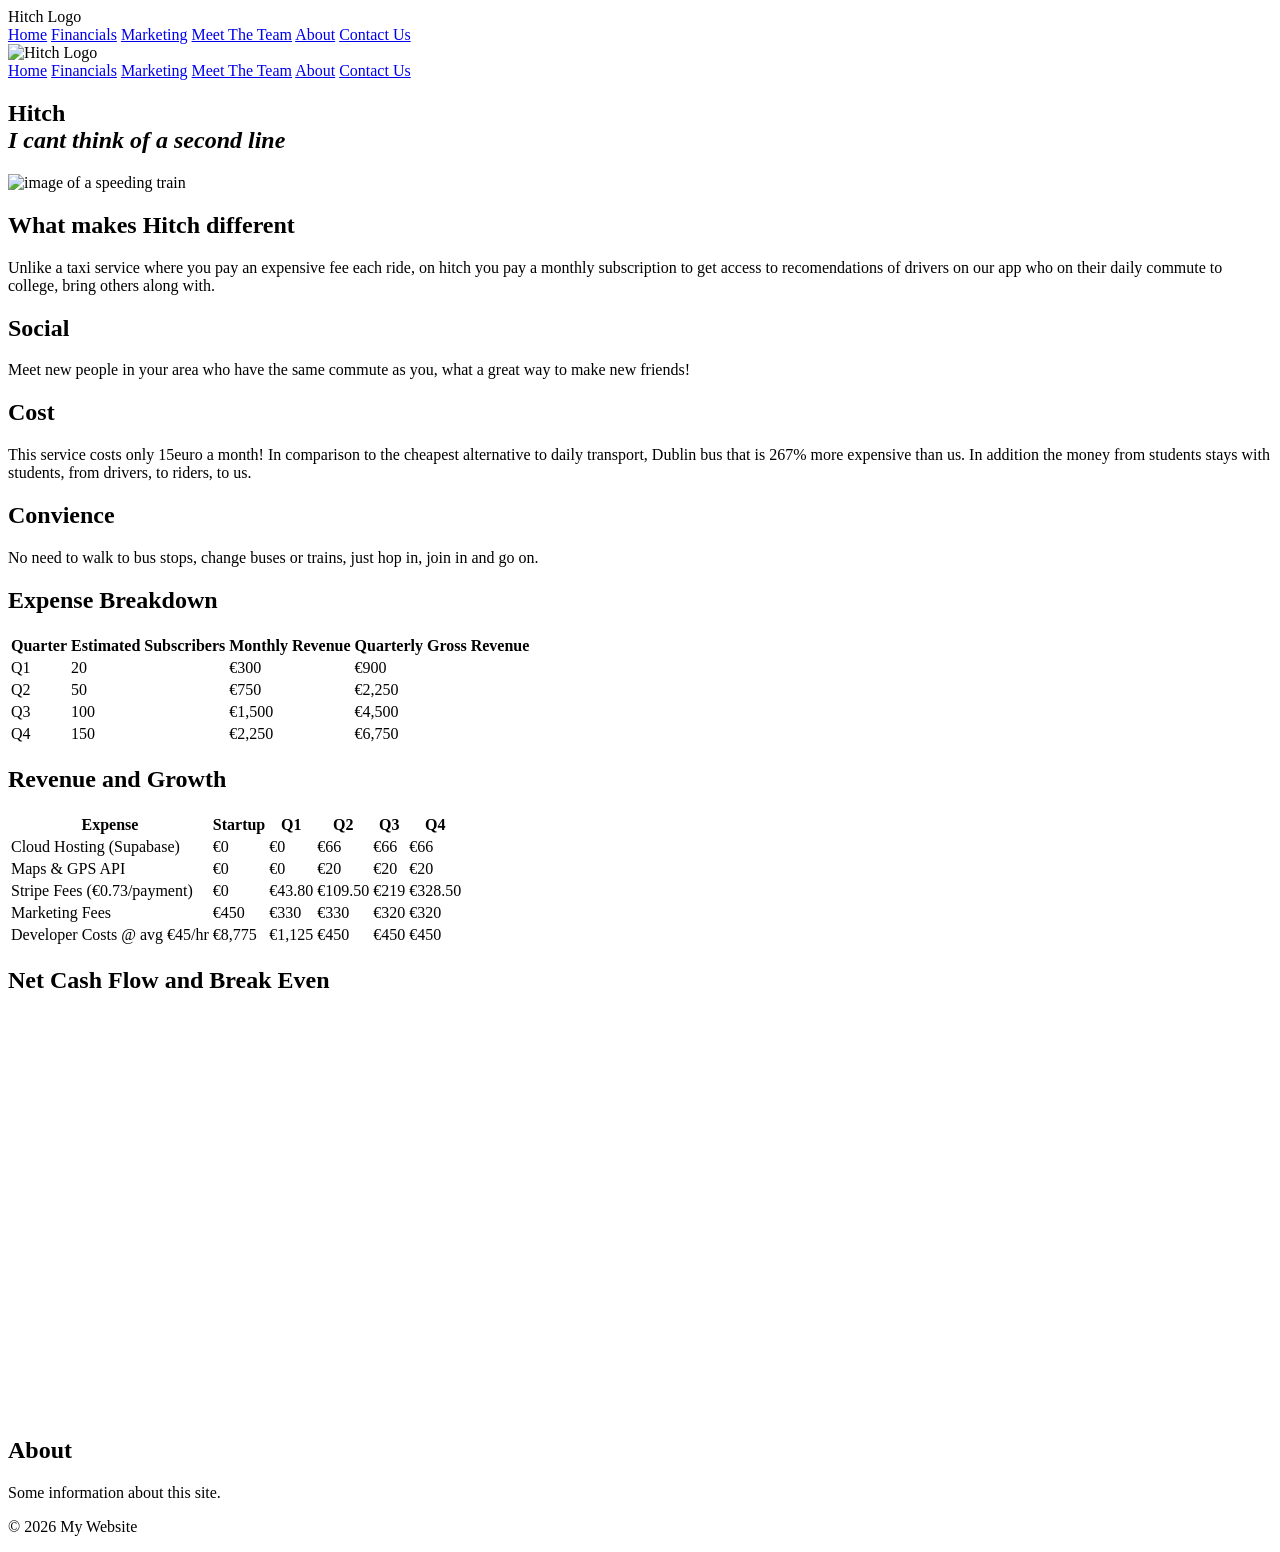
==== index.html @ c67916d6 "Rename HItchWebsite.html to index.html" ====
<!DOCTYPE html>
<html lang="en">
<head>
    <meta charset="UTF-8">
    <meta name="viewport" content="width=device-width, initial-scale=1.0">
    <title>About/Product Details</title>

    <link rel="stylesheet" href="style.css">
    <script src="https://cdn.jsdelivr.net/npm/chart.js"></script>
</head>
<body>

    <header>
        <nav class="navbar">
            <div class="logo">Hitch Logo</div>

            <div class="nav-links">
                <a href="#">Home</a>
                <a href="#">Financials</a>
                <a href="#">Marketing</a>
                <a href="#">Meet The Team</a>
                <a href="#">About</a>
                <a href="#">Contact Us</a>
            <div class="logo">
                <img src="hitch-logo.png" alt="Hitch Logo">
            </div>

            <div class="nav-links">
                <a href="../HomePage/index.html">Home</a>
                <a href="../Business_Financial/index.html">Financials</a>
                <a href="../Market_Customer/index.html">Marketing</a>
                <a href="../Team_Page/index.html">Meet The Team</a>
                <a href="../About_Product/index.html">About</a>
                <a href="../Contact/index.html">Contact Us</a>
            </div>
        </nav>
    </header>

    <section class="tagline">
        <h1>Hitch<br> <span class="highlight"><i>I cant think of a second line</i></span></h1>
        <img alt="image of a speeding train" src="pexels-cottonbro-5302805.jpg">
    </section>

    <main>
        <section>
            <div class="intro">
                <h2>What makes Hitch different</h2>
                <p>Unlike a taxi service where you pay an expensive fee each ride, on hitch you pay a monthly subscription 
                    to get access to recomendations of drivers on our app who on their daily commute to college, bring others
                    along with. 
                </p>
            </div>
        </section>
        <div class="container">
            <div class="panel">
            <h2>Social</h2>
            <p>Meet new people in your area who have the same commute as you, what a great way to make new friends!</p>
            </div>

            <div class="panel">
            <h2>Cost</h2>
            <p>This service costs only 15euro a month! In comparison to the cheapest alternative to daily transport, Dublin
                bus that is 267% more expensive than us. In addition the money from students stays with students, from drivers, to 
                riders, to us.
            </p>
            </div>

            <div class="panel">
            <h2>Convience</h2>
            <p>No need to walk to bus stops, change buses or trains, just hop in, join in and go on.</p>
            </div>
        </div>

        <h2>Expense Breakdown</h2>
        <table>
            <tr>
            <th>Quarter</th>
            <th>Estimated Subscribers</th>
            <th>Monthly Revenue</th>
            <th>Quarterly Gross Revenue</th>
            </tr>
            <tr>
                <td>Q1</td><td>20</td><td>€300</td><td>€900</td>
            </tr>
            <tr>
                <td>Q2</td><td>50</td><td>€750</td><td>€2,250</td>
            </tr>
            <tr>
                <td>Q3</td><td>100</td><td>€1,500</td><td>€4,500</td>
            </tr>
            <tr>
                <td>Q4</td><td>150</td><td>€2,250</td><td>€6,750</td>
            </tr>
        </table>

        <h2>Revenue and Growth</h2>
        <table>
            <tr>
                <th>Expense</th>
                <th>Startup</th>
                <th>Q1</th>
                <th>Q2</th>
                <th>Q3</th>
                <th>Q4</th>
            </tr>
            <tr>
                <td>Cloud Hosting (Supabase)</td>
                <td>€0</td><td>€0</td><td>€66</td><td>€66</td><td>€66</td>
            </tr>
            <tr>
                <td>Maps &amp; GPS API</td>
                <td>€0</td><td>€0</td><td>€20</td><td>€20</td><td>€20</td>
            </tr>
            <tr>
                <td>Stripe Fees (€0.73/payment)</td>
                <td>€0</td><td>€43.80</td><td>€109.50</td><td>€219</td><td>€328.50</td>
            </tr>
            <tr>
                <td>Marketing Fees</td>
                <td>€450</td><td>€330</td><td>€330</td><td>€320</td><td>€320</td>
            </tr>
            <tr>
                <td>Developer Costs @ avg €45/hr</td>
                <td>€8,775</td><td>€1,125</td><td>€450</td><td>€450</td><td>€450</td>
            </tr>
        </table>

        <section class="graph">
            <h2>Net Cash Flow and Break Even</h2>
            <canvas id="myChart" width="600" height="400"></canvas>
        </section>

        <section>
            <h2>About</h2>
            <p>Some information about this site.</p>
        </section>

    </main>

    <footer>
        <p>&copy; 2026 My Website</p>
    </footer>

    <script>
        const values = [-9225, -8020, -5243, 1183, 16055];
    
        const ctx = document.getElementById('myChart').getContext('2d');
    
        new Chart(ctx, {
        type: 'bar',
        data: {
            labels: ['Startup', 'Q1', 'Q2', 'Q3', 'Q4'],
            datasets: [{
            label: 'Cumulative Net Cash Flow (€)',
            data: values,
            backgroundColor: values.map(v => v < 0 ? '#e53935' : '#4caf50')
            }]
        },
        options: {
            plugins: {
            legend: { display: false }
            },
            scales: {
            y: {
                ticks: {
                callback: value => '€' + value.toLocaleString()
                }
            }
            }
        },
        plugins: [{
            id: 'breakEvenLine',
            afterDraw(chart) {
            const { ctx, scales: { y } } = chart;
            const yZero = y.getPixelForValue(0);
            ctx.save();
            ctx.beginPath();
            ctx.setLineDash([6, 4]);
            ctx.moveTo(chart.chartArea.left, yZero);
            ctx.lineTo(chart.chartArea.right, yZero);
            ctx.strokeStyle = 'red';
            ctx.lineWidth = 2;
            ctx.stroke();
            ctx.fillStyle = 'red';
            ctx.font = '12px Arial';
            ctx.fillText('Break-even', chart.chartArea.right + 6, yZero + 4);
            ctx.restore();
            }
        }]
        });
  </script>
</body>
</html>
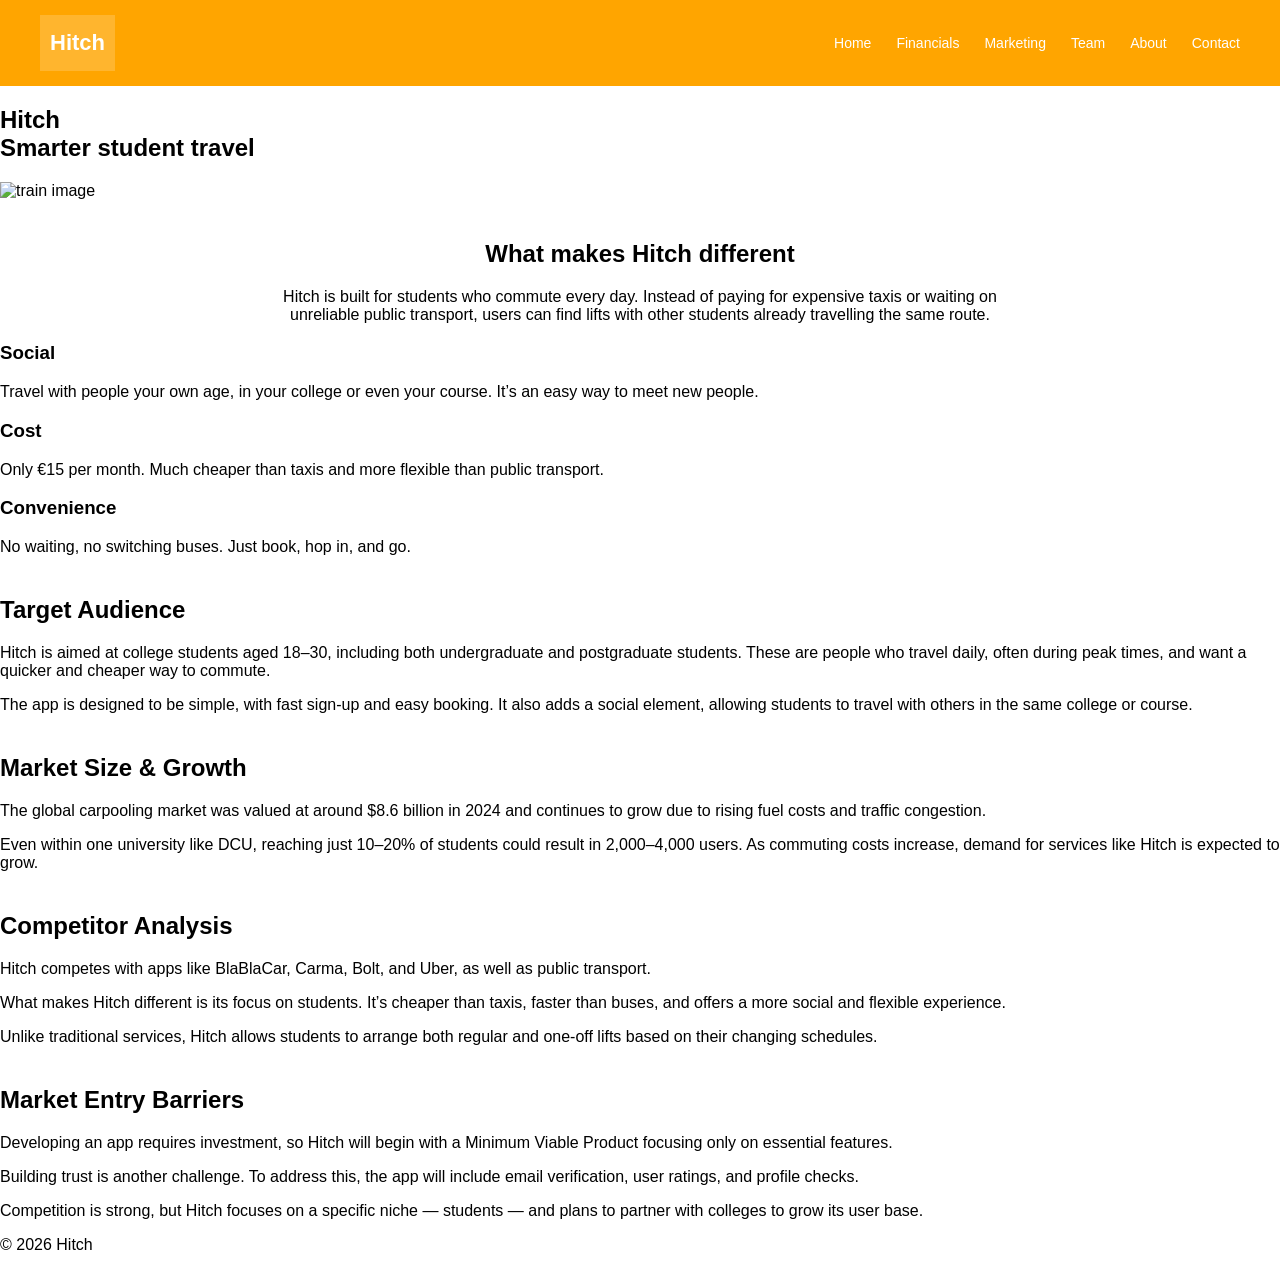
==== commit 6ec4f028: "Update index.html" ====
--- a/index.html
+++ b/index.html
@@ -3,191 +3,110 @@
 <head>
     <meta charset="UTF-8">
     <meta name="viewport" content="width=device-width, initial-scale=1.0">
-    <title>About/Product Details</title>
+    <title>Hitch - About & Market Analysis</title>
 
     <link rel="stylesheet" href="style.css">
-    <script src="https://cdn.jsdelivr.net/npm/chart.js"></script>
 </head>
 <body>
 
-    <header>
-        <nav class="navbar">
-            <div class="logo">Hitch Logo</div>
+<header>
+    <nav class="navbar">
+        <div class="logo">Hitch</div>
+        <div class="nav-links">
+            <a href="#">Home</a>
+            <a href="#">Financials</a>
+            <a href="#">Marketing</a>
+            <a href="#">Team</a>
+            <a href="#">About</a>
+            <a href="#">Contact</a>
+        </div>
+    </nav>
+</header>
 
-            <div class="nav-links">
-                <a href="#">Home</a>
-                <a href="#">Financials</a>
-                <a href="#">Marketing</a>
-                <a href="#">Meet The Team</a>
-                <a href="#">About</a>
-                <a href="#">Contact Us</a>
-            <div class="logo">
-                <img src="hitch-logo.png" alt="Hitch Logo">
-            </div>
+<section class="hero">
+    <h1>Hitch<br><span>Smarter student travel</span></h1>
+    <img src="pexels-cottonbro-5302805.jpg" alt="train image">
+</section>
 
-            <div class="nav-links">
-                <a href="../HomePage/index.html">Home</a>
-                <a href="../Business_Financial/index.html">Financials</a>
-                <a href="../Market_Customer/index.html">Marketing</a>
-                <a href="../Team_Page/index.html">Meet The Team</a>
-                <a href="../About_Product/index.html">About</a>
-                <a href="../Contact/index.html">Contact Us</a>
-            </div>
-        </nav>
-    </header>
+<main>
 
-    <section class="tagline">
-        <h1>Hitch<br> <span class="highlight"><i>I cant think of a second line</i></span></h1>
-        <img alt="image of a speeding train" src="pexels-cottonbro-5302805.jpg">
-    </section>
+<section class="intro">
+    <h2>What makes Hitch different</h2>
+    <p>
+        Hitch is built for students who commute every day. Instead of paying for expensive taxis or waiting on unreliable public transport,
+        users can find lifts with other students already travelling the same route.
+    </p>
+</section>
 
-    <main>
-        <section>
-            <div class="intro">
-                <h2>What makes Hitch different</h2>
-                <p>Unlike a taxi service where you pay an expensive fee each ride, on hitch you pay a monthly subscription 
-                    to get access to recomendations of drivers on our app who on their daily commute to college, bring others
-                    along with. 
-                </p>
-            </div>
-        </section>
-        <div class="container">
-            <div class="panel">
-            <h2>Social</h2>
-            <p>Meet new people in your area who have the same commute as you, what a great way to make new friends!</p>
-            </div>
+<section class="cards">
+    <div class="card">
+        <h3>Social</h3>
+        <p>Travel with people your own age, in your college or even your course. It’s an easy way to meet new people.</p>
+    </div>
 
-            <div class="panel">
-            <h2>Cost</h2>
-            <p>This service costs only 15euro a month! In comparison to the cheapest alternative to daily transport, Dublin
-                bus that is 267% more expensive than us. In addition the money from students stays with students, from drivers, to 
-                riders, to us.
-            </p>
-            </div>
+    <div class="card">
+        <h3>Cost</h3>
+        <p>Only €15 per month. Much cheaper than taxis and more flexible than public transport.</p>
+    </div>
 
-            <div class="panel">
-            <h2>Convience</h2>
-            <p>No need to walk to bus stops, change buses or trains, just hop in, join in and go on.</p>
-            </div>
-        </div>
+    <div class="card">
+        <h3>Convenience</h3>
+        <p>No waiting, no switching buses. Just book, hop in, and go.</p>
+    </div>
+</section>
 
-        <h2>Expense Breakdown</h2>
-        <table>
-            <tr>
-            <th>Quarter</th>
-            <th>Estimated Subscribers</th>
-            <th>Monthly Revenue</th>
-            <th>Quarterly Gross Revenue</th>
-            </tr>
-            <tr>
-                <td>Q1</td><td>20</td><td>€300</td><td>€900</td>
-            </tr>
-            <tr>
-                <td>Q2</td><td>50</td><td>€750</td><td>€2,250</td>
-            </tr>
-            <tr>
-                <td>Q3</td><td>100</td><td>€1,500</td><td>€4,500</td>
-            </tr>
-            <tr>
-                <td>Q4</td><td>150</td><td>€2,250</td><td>€6,750</td>
-            </tr>
-        </table>
+<section class="content">
+    <h2>Target Audience</h2>
+    <p>
+        Hitch is aimed at college students aged 18–30, including both undergraduate and postgraduate students.
+        These are people who travel daily, often during peak times, and want a quicker and cheaper way to commute.
+    </p>
+    <p>
+        The app is designed to be simple, with fast sign-up and easy booking. It also adds a social element,
+        allowing students to travel with others in the same college or course.
+    </p>
 
-        <h2>Revenue and Growth</h2>
-        <table>
-            <tr>
-                <th>Expense</th>
-                <th>Startup</th>
-                <th>Q1</th>
-                <th>Q2</th>
-                <th>Q3</th>
-                <th>Q4</th>
-            </tr>
-            <tr>
-                <td>Cloud Hosting (Supabase)</td>
-                <td>€0</td><td>€0</td><td>€66</td><td>€66</td><td>€66</td>
-            </tr>
-            <tr>
-                <td>Maps &amp; GPS API</td>
-                <td>€0</td><td>€0</td><td>€20</td><td>€20</td><td>€20</td>
-            </tr>
-            <tr>
-                <td>Stripe Fees (€0.73/payment)</td>
-                <td>€0</td><td>€43.80</td><td>€109.50</td><td>€219</td><td>€328.50</td>
-            </tr>
-            <tr>
-                <td>Marketing Fees</td>
-                <td>€450</td><td>€330</td><td>€330</td><td>€320</td><td>€320</td>
-            </tr>
-            <tr>
-                <td>Developer Costs @ avg €45/hr</td>
-                <td>€8,775</td><td>€1,125</td><td>€450</td><td>€450</td><td>€450</td>
-            </tr>
-        </table>
+    <h2>Market Size & Growth</h2>
+    <p>
+        The global carpooling market was valued at around $8.6 billion in 2024 and continues to grow due to rising fuel costs
+        and traffic congestion.
+    </p>
+    <p>
+        Even within one university like DCU, reaching just 10–20% of students could result in 2,000–4,000 users.
+        As commuting costs increase, demand for services like Hitch is expected to grow.
+    </p>
 
-        <section class="graph">
-            <h2>Net Cash Flow and Break Even</h2>
-            <canvas id="myChart" width="600" height="400"></canvas>
-        </section>
+    <h2>Competitor Analysis</h2>
+    <p>
+        Hitch competes with apps like BlaBlaCar, Carma, Bolt, and Uber, as well as public transport.
+    </p>
+    <p>
+        What makes Hitch different is its focus on students. It’s cheaper than taxis, faster than buses,
+        and offers a more social and flexible experience.
+    </p>
+    <p>
+        Unlike traditional services, Hitch allows students to arrange both regular and one-off lifts based on their changing schedules.
+    </p>
 
-        <section>
-            <h2>About</h2>
-            <p>Some information about this site.</p>
-        </section>
+    <h2>Market Entry Barriers</h2>
+    <p>
+        Developing an app requires investment, so Hitch will begin with a Minimum Viable Product focusing only on essential features.
+    </p>
+    <p>
+        Building trust is another challenge. To address this, the app will include email verification,
+        user ratings, and profile checks.
+    </p>
+    <p>
+        Competition is strong, but Hitch focuses on a specific niche — students — and plans to partner with colleges
+        to grow its user base.
+    </p>
+</section>
 
-    </main>
+</main>
 
-    <footer>
-        <p>&copy; 2026 My Website</p>
-    </footer>
+<footer>
+    <p>© 2026 Hitch</p>
+</footer>
 
-    <script>
-        const values = [-9225, -8020, -5243, 1183, 16055];
-    
-        const ctx = document.getElementById('myChart').getContext('2d');
-    
-        new Chart(ctx, {
-        type: 'bar',
-        data: {
-            labels: ['Startup', 'Q1', 'Q2', 'Q3', 'Q4'],
-            datasets: [{
-            label: 'Cumulative Net Cash Flow (€)',
-            data: values,
-            backgroundColor: values.map(v => v < 0 ? '#e53935' : '#4caf50')
-            }]
-        },
-        options: {
-            plugins: {
-            legend: { display: false }
-            },
-            scales: {
-            y: {
-                ticks: {
-                callback: value => '€' + value.toLocaleString()
-                }
-            }
-            }
-        },
-        plugins: [{
-            id: 'breakEvenLine',
-            afterDraw(chart) {
-            const { ctx, scales: { y } } = chart;
-            const yZero = y.getPixelForValue(0);
-            ctx.save();
-            ctx.beginPath();
-            ctx.setLineDash([6, 4]);
-            ctx.moveTo(chart.chartArea.left, yZero);
-            ctx.lineTo(chart.chartArea.right, yZero);
-            ctx.strokeStyle = 'red';
-            ctx.lineWidth = 2;
-            ctx.stroke();
-            ctx.fillStyle = 'red';
-            ctx.font = '12px Arial';
-            ctx.fillText('Break-even', chart.chartArea.right + 6, yZero + 4);
-            ctx.restore();
-            }
-        }]
-        });
-  </script>
 </body>
 </html>
--- a/style.css
+++ b/style.css
@@ -0,0 +1,152 @@
+
+body {
+    margin: 0;
+    font-family: Arial, sans-serif;
+}
+
+.navbar {
+    display: flex;
+    justify-content: space-between;
+    align-items: center;
+    padding: 15px 40px;
+    background-color: orange;
+    color: white;
+}
+
+.logo {
+    font-size: 22px;
+    font-weight: bold;
+    padding: 15px 10px;
+    background-color: #ffb52e;
+    color: white;
+}
+
+.logo img {
+    height: 35px;
+    width: auto;
+    display: block;
+    cursor: pointer;
+}
+
+.nav-links {
+    display: flex;
+    gap: 25px;
+    align-items: center;
+}
+
+.nav-links a {
+    color: #fff;
+    text-decoration: none;
+    font-size: 14px;
+    transition: opacity 0.2s ease;
+}
+
+.nav-links a:hover {
+    opacity: 0.7;
+}
+
+.text-box {
+    background-color: orange;
+    outline: white;
+    border: white;
+}
+
+body {
+    margin: 0;
+    font-family: Arial, sans-serif;
+}
+
+.container {
+    display: flex;
+    height: 30vh;
+    padding: 1%;
+}
+
+.panel {
+    flex: 1;
+    padding: 20px;
+    box-sizing: border-box;
+    border: 1px solid #ccc;
+}
+
+.panel:nth-child(1) {
+    background-color: #f8f8f8;
+}
+
+.panel:nth-child(2) {
+    background-color: #e8e8e8;
+}
+
+.panel:nth-child(3) {
+    background-color: #d8d8d8;
+}
+
+.tagline{
+    position: relative;
+    width: 100%;
+    height: 725px;
+    overflow: hidden;
+}
+
+.tagline img {
+    width: 100%;
+    height: 100%;
+    object-fit: cover;
+}
+
+.tagline h1 {
+    position: absolute;
+    padding-left: 30px;
+    font-size: 4rem;
+    line-height: 1.2;
+    font-weight: 600;
+    color: white;
+}
+
+.tagline h1 .highlight {
+    color: orange;
+    font-weight: 800;
+    display: inline-block;
+    margin-top: 5px;
+}
+
+.intro {
+    padding-left: 20%;
+    text-align: center;
+    max-width: 60%;
+}
+.intro h1 {
+    text-align: center;
+}
+
+h2 {
+    margin-top: 40px;
+}
+
+table {
+    border-collapse: collapse; width: 100%; margin-top: 10px;
+}
+
+th, td {
+    border: 1px solid #ccc; padding: 8px 12px; text-align: left;
+}
+
+th {
+    background-color: #f2f2f2; font-weight: bold;
+}
+
+tr:nth-child(even) {
+    background-color: #fafafa;
+}
+
+.total-row {
+    font-weight: bold;
+}
+
+.graph {
+    max-width: 40%;
+    margin-left: 30%;
+    border-radius: 3px;
+    padding-left: 7px;
+    background-color: orange;
+}
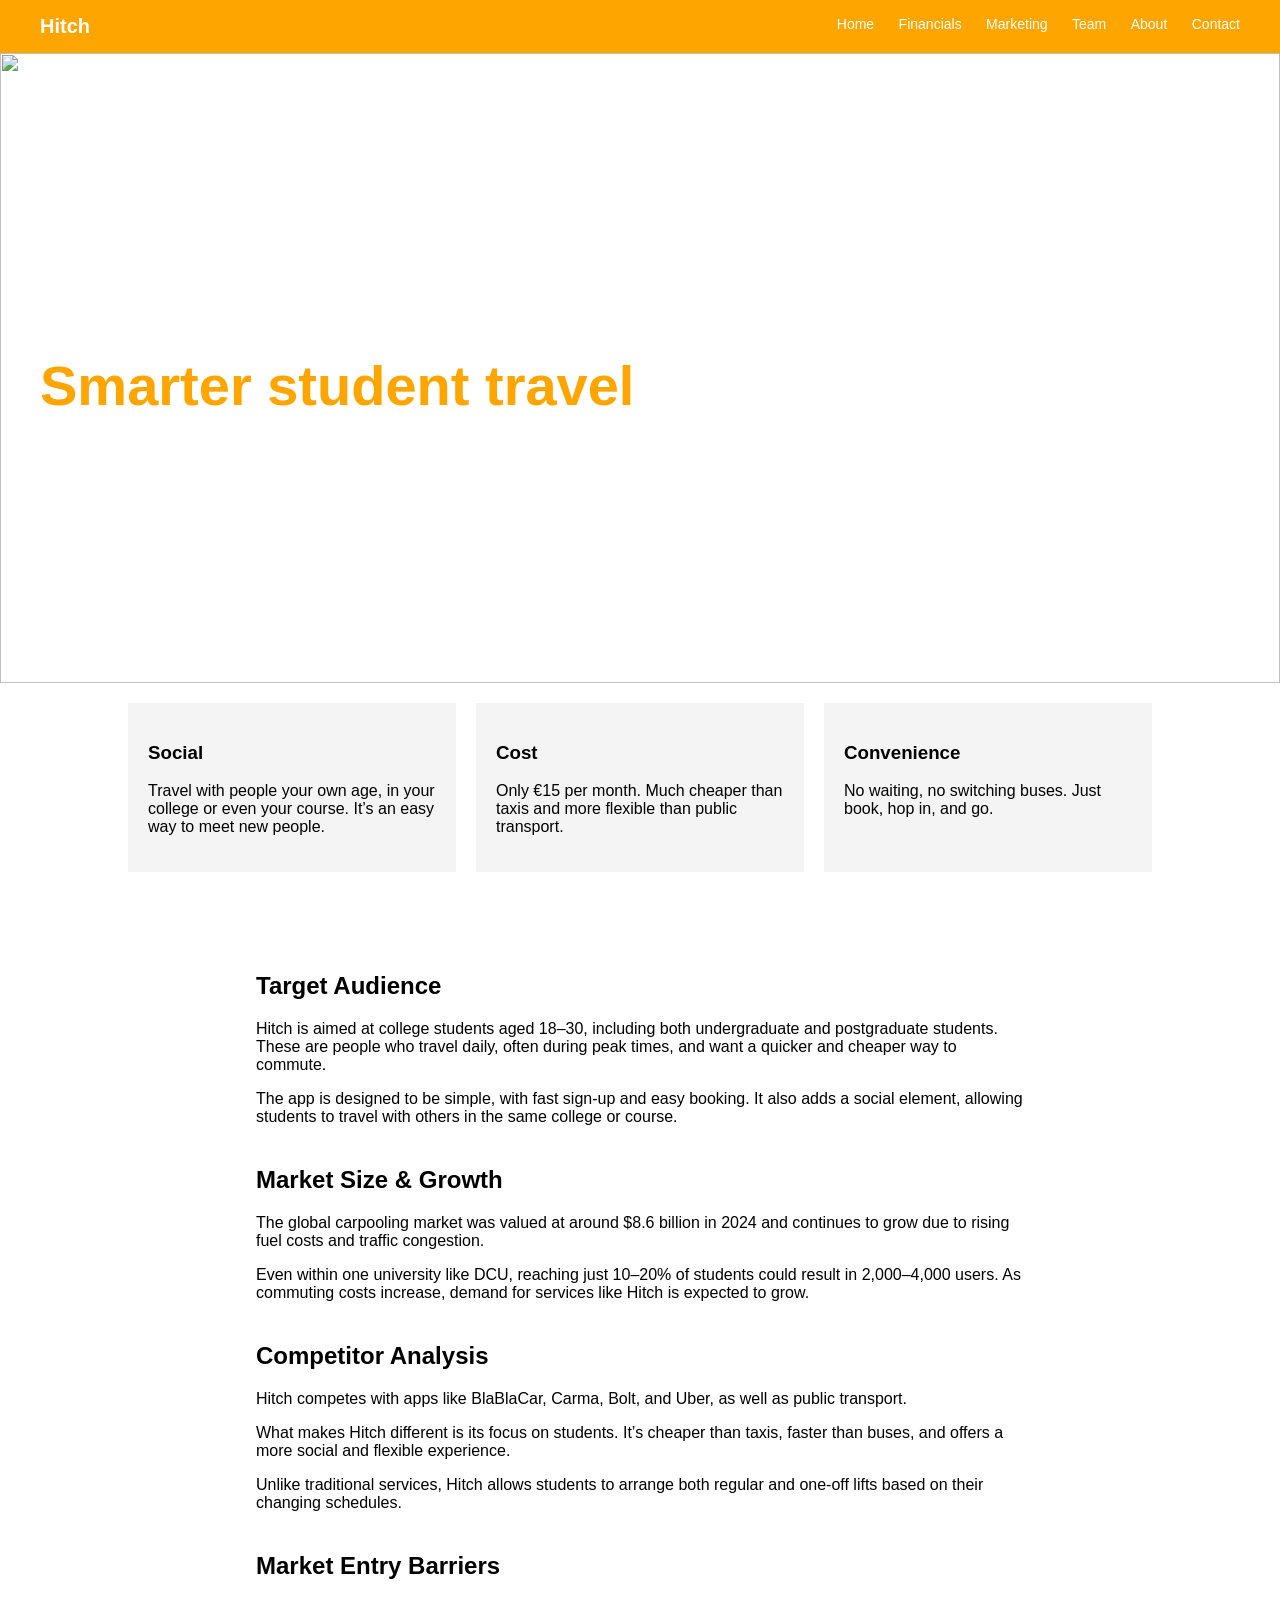
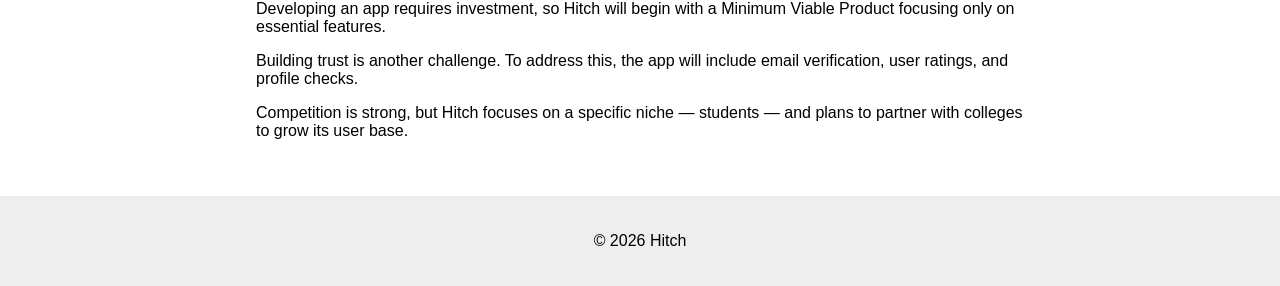
==== commit a93601bc: "Update index.html" ====
--- a/index.html
+++ b/index.html
@@ -25,7 +25,7 @@
 
 <section class="hero">
     <h1>Hitch<br><span>Smarter student travel</span></h1>
-    <img src="pexels-cottonbro-5302805.jpg" alt="train image">
+    <img src="hitch-logo.png>
 </section>
 
 <main>
--- a/style.css
+++ b/style.css
@@ -1,152 +1,89 @@
-
 body {
     margin: 0;
     font-family: Arial, sans-serif;
 }
 
+/* NAVBAR */
 .navbar {
     display: flex;
     justify-content: space-between;
-    align-items: center;
     padding: 15px 40px;
     background-color: orange;
     color: white;
 }
 
 .logo {
-    font-size: 22px;
     font-weight: bold;
-    padding: 15px 10px;
-    background-color: #ffb52e;
-    color: white;
-}
-
-.logo img {
-    height: 35px;
-    width: auto;
-    display: block;
-    cursor: pointer;
-}
-
-.nav-links {
-    display: flex;
-    gap: 25px;
-    align-items: center;
+    font-size: 20px;
 }
 
 .nav-links a {
-    color: #fff;
+    margin-left: 20px;
+    color: white;
     text-decoration: none;
     font-size: 14px;
-    transition: opacity 0.2s ease;
 }
 
 .nav-links a:hover {
     opacity: 0.7;
 }
 
-.text-box {
-    background-color: orange;
-    outline: white;
-    border: white;
-}
-
-body {
-    margin: 0;
-    font-family: Arial, sans-serif;
-}
-
-.container {
-    display: flex;
-    height: 30vh;
-    padding: 1%;
-}
-
-.panel {
-    flex: 1;
-    padding: 20px;
-    box-sizing: border-box;
-    border: 1px solid #ccc;
-}
-
-.panel:nth-child(1) {
-    background-color: #f8f8f8;
-}
-
-.panel:nth-child(2) {
-    background-color: #e8e8e8;
-}
-
-.panel:nth-child(3) {
-    background-color: #d8d8d8;
-}
-
-.tagline{
+/* HERO */
+.hero {
     position: relative;
-    width: 100%;
-    height: 725px;
+    height: 70vh;
     overflow: hidden;
 }
 
-.tagline img {
+.hero img {
     width: 100%;
     height: 100%;
     object-fit: cover;
 }
 
-.tagline h1 {
+.hero h1 {
     position: absolute;
-    padding-left: 30px;
-    font-size: 4rem;
-    line-height: 1.2;
-    font-weight: 600;
+    top: 30%;
+    left: 40px;
     color: white;
+    font-size: 3.5rem;
 }
 
-.tagline h1 .highlight {
+.hero span {
     color: orange;
-    font-weight: 800;
-    display: inline-block;
-    margin-top: 5px;
 }
 
+/* INTRO */
 .intro {
-    padding-left: 20%;
     text-align: center;
-    max-width: 60%;
-}
-.intro h1 {
-    text-align: center;
+    padding: 40px 20%;
 }
 
-h2 {
+/* CARDS */
+.cards {
+    display: flex;
+    gap: 20px;
+    padding: 20px 10%;
+}
+
+.card {
+    flex: 1;
+    padding: 20px;
+    background: #f4f4f4;
+}
+
+/* CONTENT */
+.content {
+    padding: 40px 20%;
+}
+
+.content h2 {
     margin-top: 40px;
 }
 
-table {
-    border-collapse: collapse; width: 100%; margin-top: 10px;
+/* FOOTER */
+footer {
+    text-align: center;
+    padding: 20px;
+    background: #eee;
 }
-
-th, td {
-    border: 1px solid #ccc; padding: 8px 12px; text-align: left;
-}
-
-th {
-    background-color: #f2f2f2; font-weight: bold;
-}
-
-tr:nth-child(even) {
-    background-color: #fafafa;
-}
-
-.total-row {
-    font-weight: bold;
-}
-
-.graph {
-    max-width: 40%;
-    margin-left: 30%;
-    border-radius: 3px;
-    padding-left: 7px;
-    background-color: orange;
-}
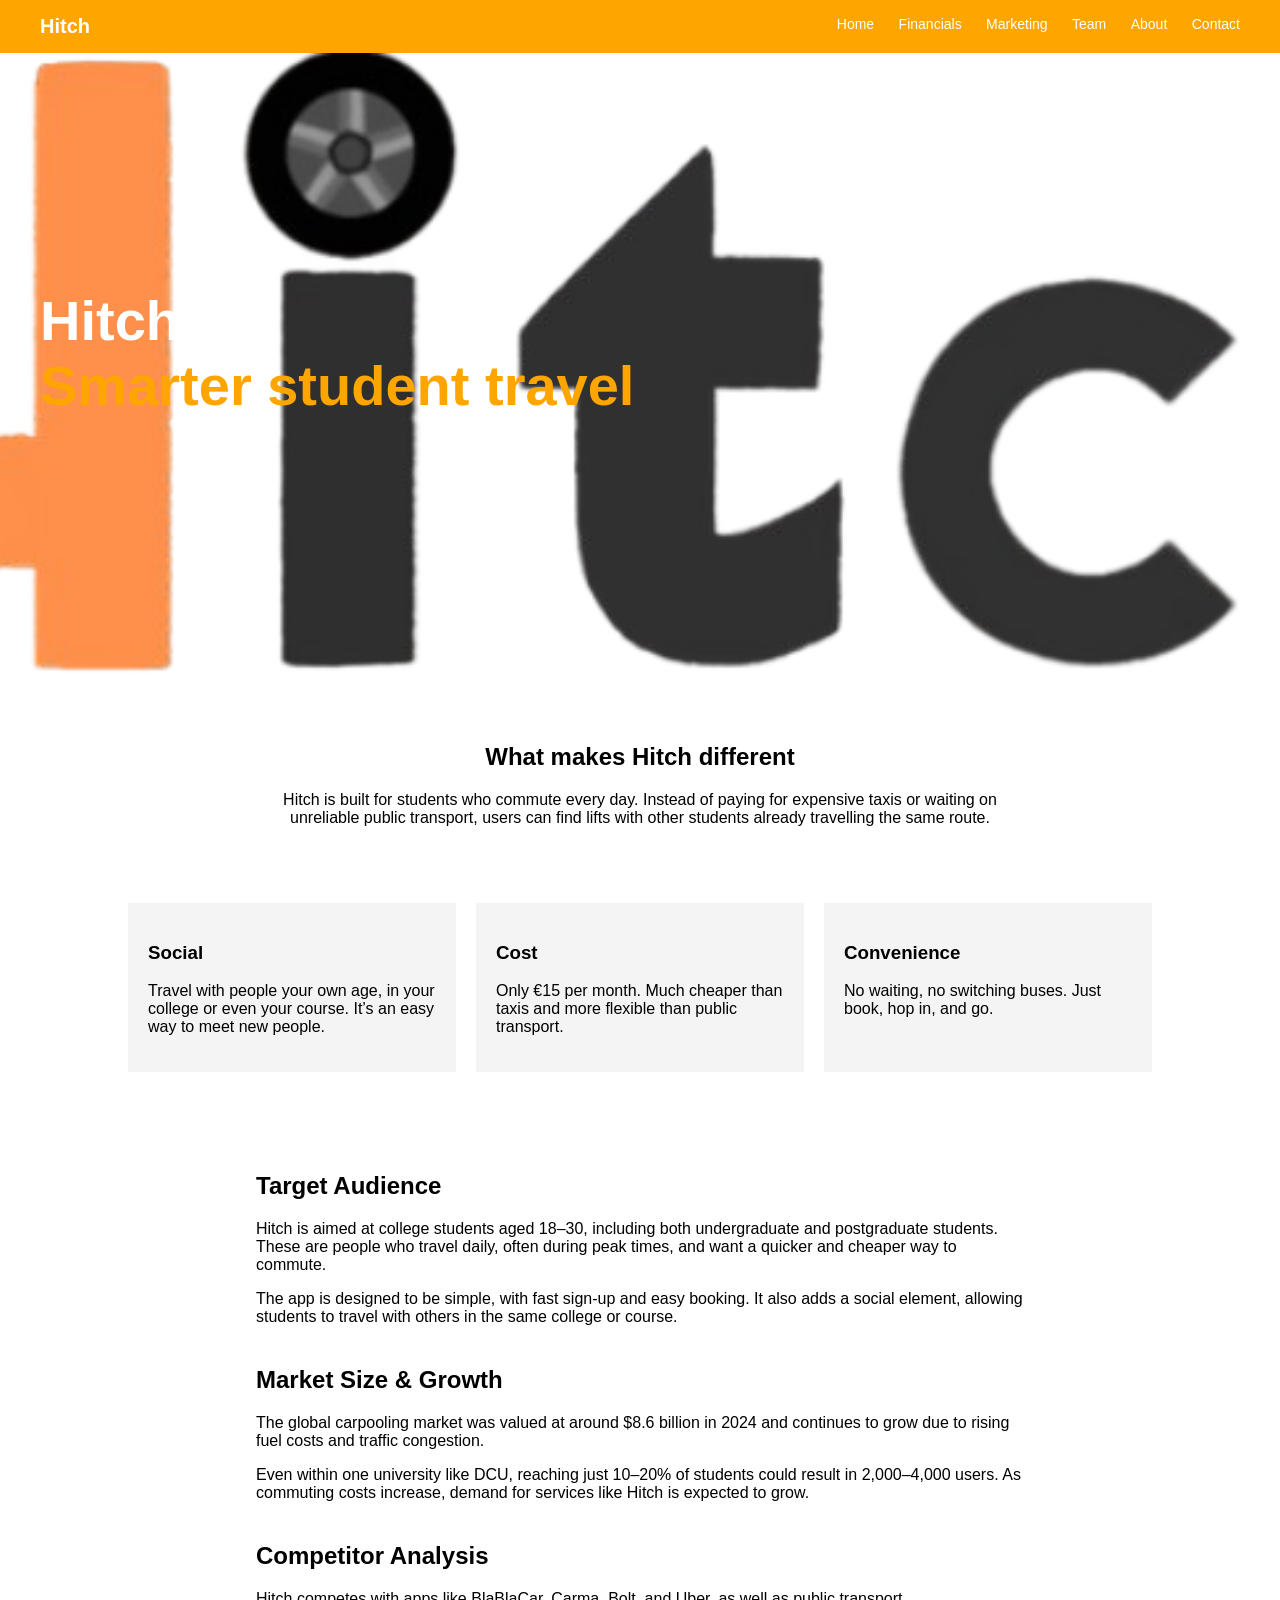
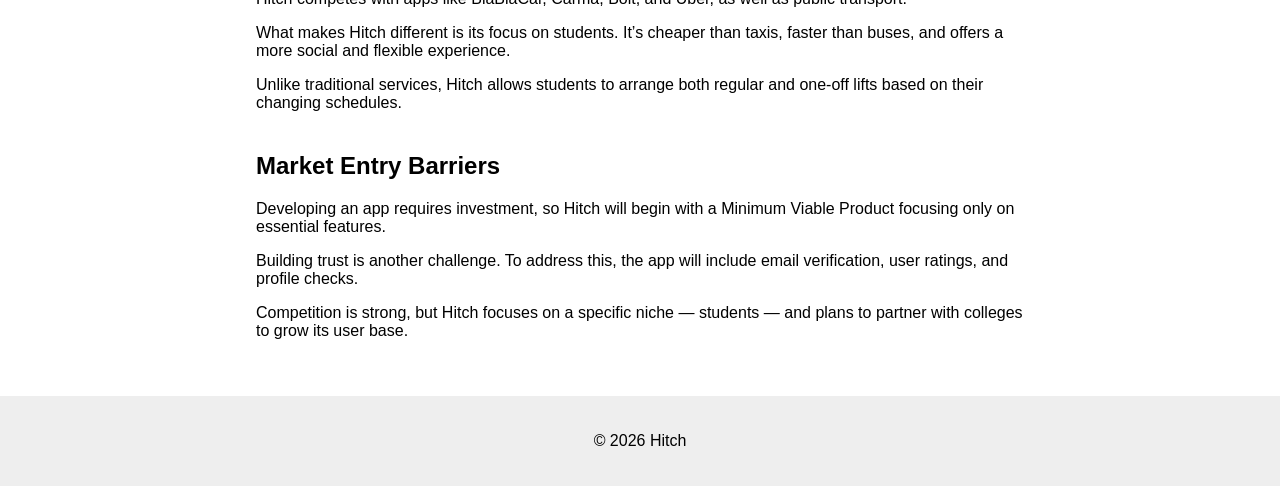
==== commit 055f3e2d: "Update index.html" ====
--- a/index.html
+++ b/index.html
@@ -25,7 +25,7 @@
 
 <section class="hero">
     <h1>Hitch<br><span>Smarter student travel</span></h1>
-    <img src="hitch-logo.png>
+    <img src="hitch-logo.png" alt="Hitch Logo">
 </section>
 
 <main>
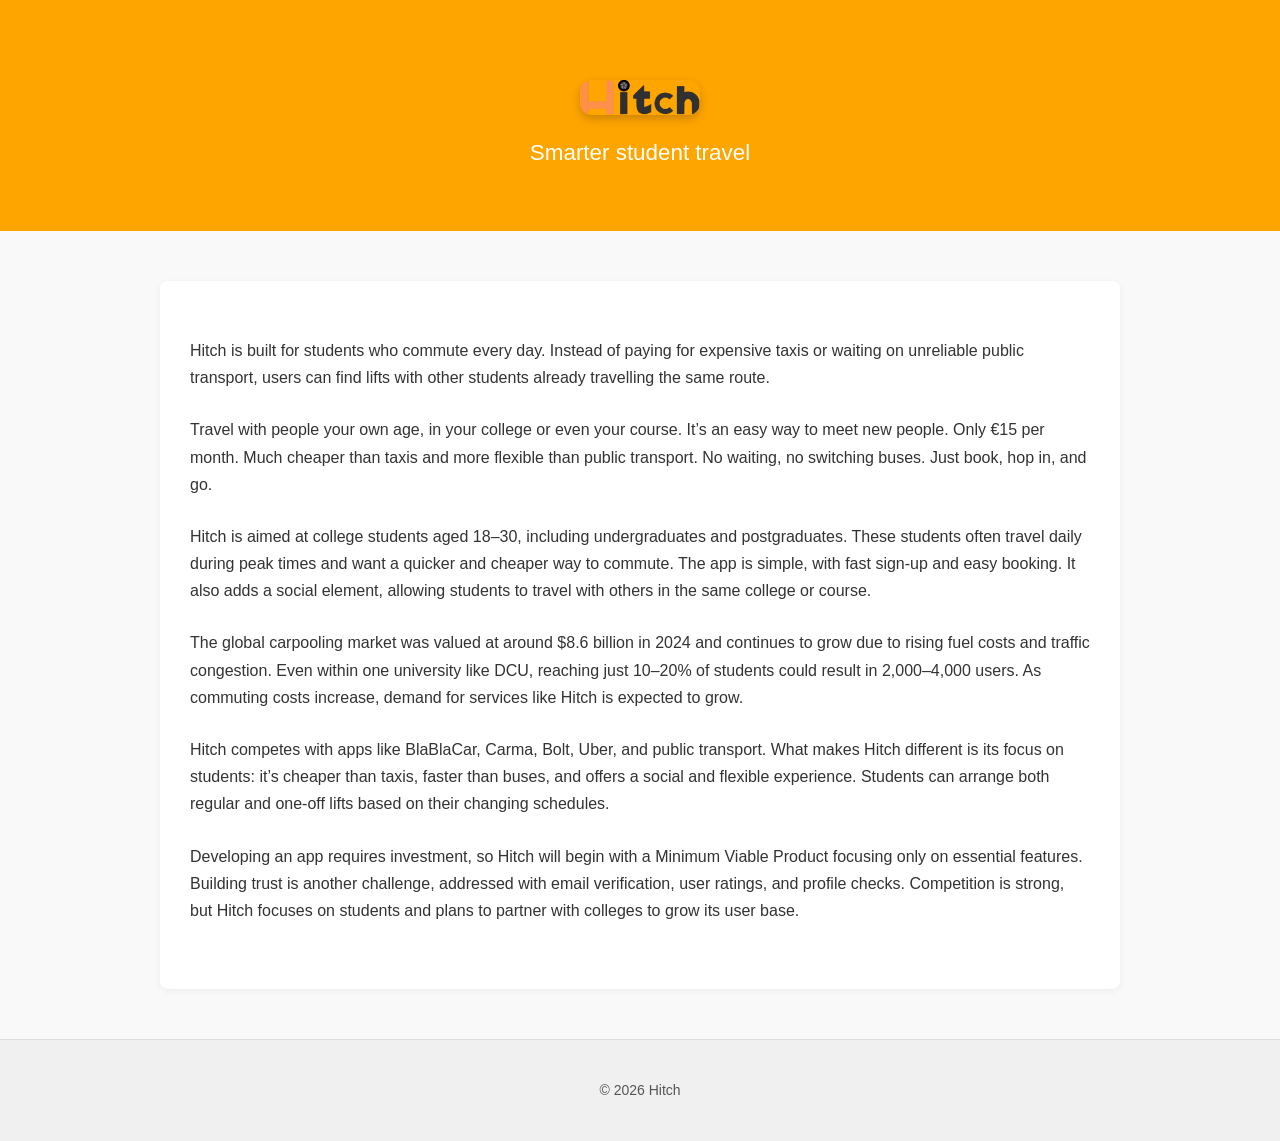
==== commit e59e9bc4: "Update index.html" ====
--- a/index.html
+++ b/index.html
@@ -3,107 +3,35 @@
 <head>
     <meta charset="UTF-8">
     <meta name="viewport" content="width=device-width, initial-scale=1.0">
-    <title>Hitch - About & Market Analysis</title>
-
+    <title>Hitch - Student Commuting</title>
     <link rel="stylesheet" href="style.css">
 </head>
 <body>
 
-<header>
-    <nav class="navbar">
-        <div class="logo">Hitch</div>
-        <div class="nav-links">
-            <a href="#">Home</a>
-            <a href="#">Financials</a>
-            <a href="#">Marketing</a>
-            <a href="#">Team</a>
-            <a href="#">About</a>
-            <a href="#">Contact</a>
-        </div>
-    </nav>
-</header>
-
+<!-- Hero Section -->
 <section class="hero">
-    <h1>Hitch<br><span>Smarter student travel</span></h1>
     <img src="hitch-logo.png" alt="Hitch Logo">
+    <p>Smarter student travel</p>
 </section>
 
+<!-- Main Content -->
 <main>
+    <section class="content">
+        <p>Hitch is built for students who commute every day. Instead of paying for expensive taxis or waiting on unreliable public transport, users can find lifts with other students already travelling the same route.</p>
 
-<section class="intro">
-    <h2>What makes Hitch different</h2>
-    <p>
-        Hitch is built for students who commute every day. Instead of paying for expensive taxis or waiting on unreliable public transport,
-        users can find lifts with other students already travelling the same route.
-    </p>
-</section>
+        <p>Travel with people your own age, in your college or even your course. It’s an easy way to meet new people. Only €15 per month. Much cheaper than taxis and more flexible than public transport. No waiting, no switching buses. Just book, hop in, and go.</p>
 
-<section class="cards">
-    <div class="card">
-        <h3>Social</h3>
-        <p>Travel with people your own age, in your college or even your course. It’s an easy way to meet new people.</p>
-    </div>
+        <p>Hitch is aimed at college students aged 18–30, including undergraduates and postgraduates. These students often travel daily during peak times and want a quicker and cheaper way to commute. The app is simple, with fast sign-up and easy booking. It also adds a social element, allowing students to travel with others in the same college or course.</p>
 
-    <div class="card">
-        <h3>Cost</h3>
-        <p>Only €15 per month. Much cheaper than taxis and more flexible than public transport.</p>
-    </div>
+        <p>The global carpooling market was valued at around $8.6 billion in 2024 and continues to grow due to rising fuel costs and traffic congestion. Even within one university like DCU, reaching just 10–20% of students could result in 2,000–4,000 users. As commuting costs increase, demand for services like Hitch is expected to grow.</p>
 
-    <div class="card">
-        <h3>Convenience</h3>
-        <p>No waiting, no switching buses. Just book, hop in, and go.</p>
-    </div>
-</section>
+        <p>Hitch competes with apps like BlaBlaCar, Carma, Bolt, Uber, and public transport. What makes Hitch different is its focus on students: it’s cheaper than taxis, faster than buses, and offers a social and flexible experience. Students can arrange both regular and one-off lifts based on their changing schedules.</p>
 
-<section class="content">
-    <h2>Target Audience</h2>
-    <p>
-        Hitch is aimed at college students aged 18–30, including both undergraduate and postgraduate students.
-        These are people who travel daily, often during peak times, and want a quicker and cheaper way to commute.
-    </p>
-    <p>
-        The app is designed to be simple, with fast sign-up and easy booking. It also adds a social element,
-        allowing students to travel with others in the same college or course.
-    </p>
-
-    <h2>Market Size & Growth</h2>
-    <p>
-        The global carpooling market was valued at around $8.6 billion in 2024 and continues to grow due to rising fuel costs
-        and traffic congestion.
-    </p>
-    <p>
-        Even within one university like DCU, reaching just 10–20% of students could result in 2,000–4,000 users.
-        As commuting costs increase, demand for services like Hitch is expected to grow.
-    </p>
-
-    <h2>Competitor Analysis</h2>
-    <p>
-        Hitch competes with apps like BlaBlaCar, Carma, Bolt, and Uber, as well as public transport.
-    </p>
-    <p>
-        What makes Hitch different is its focus on students. It’s cheaper than taxis, faster than buses,
-        and offers a more social and flexible experience.
-    </p>
-    <p>
-        Unlike traditional services, Hitch allows students to arrange both regular and one-off lifts based on their changing schedules.
-    </p>
-
-    <h2>Market Entry Barriers</h2>
-    <p>
-        Developing an app requires investment, so Hitch will begin with a Minimum Viable Product focusing only on essential features.
-    </p>
-    <p>
-        Building trust is another challenge. To address this, the app will include email verification,
-        user ratings, and profile checks.
-    </p>
-    <p>
-        Competition is strong, but Hitch focuses on a specific niche — students — and plans to partner with colleges
-        to grow its user base.
-    </p>
-</section>
-
+        <p>Developing an app requires investment, so Hitch will begin with a Minimum Viable Product focusing only on essential features. Building trust is another challenge, addressed with email verification, user ratings, and profile checks. Competition is strong, but Hitch focuses on students and plans to partner with colleges to grow its user base.</p>
+    </section>
 </main>
 
+<!-- Footer -->
 <footer>
     <p>© 2026 Hitch</p>
 </footer>
--- a/style.css
+++ b/style.css
@@ -1,89 +1,101 @@
+/* ---------------- BODY ---------------- */
 body {
     margin: 0;
-    font-family: Arial, sans-serif;
+    font-family: "Segoe UI", Arial, sans-serif;
+    line-height: 1.6;
+    color: #333;
+    background-color: #f9f9f9;
 }
 
-/* NAVBAR */
-.navbar {
-    display: flex;
-    justify-content: space-between;
-    padding: 15px 40px;
-    background-color: orange;
+/* ---------------- HERO ---------------- */
+.hero {
+    text-align: center;
+    padding: 80px 20px 60px 20px;
+    background-color: orange; /* brand color */
     color: white;
 }
 
-.logo {
-    font-weight: bold;
-    font-size: 20px;
+.hero img {
+    max-width: 120px;        /* professional size */
+    height: auto;
+    display: block;
+    margin: 0 auto 20px;
+    border-radius: 12px;
+    box-shadow: 0 4px 10px rgba(0,0,0,0.2); /* subtle depth */
 }
 
-.nav-links a {
-    margin-left: 20px;
-    color: white;
-    text-decoration: none;
-    font-size: 14px;
+.hero p {
+    font-size: 1.4rem;
+    font-weight: 500;
+    margin: 0;
 }
 
-.nav-links a:hover {
-    opacity: 0.7;
+/* ---------------- MAIN CONTENT ---------------- */
+.content {
+    max-width: 900px;
+    margin: 50px auto;
+    padding: 0 20px;
+    text-align: left;
+    background: white;
+    border-radius: 8px;
+    box-shadow: 0 2px 8px rgba(0,0,0,0.05);
+    padding: 40px 30px;
 }
 
-/* HERO */
-.hero {
-    position: relative;
-    height: 70vh;
-    overflow: hidden;
+.content p {
+    margin-bottom: 25px;
+    font-size: 1rem;
+    line-height: 1.7;
 }
 
-.hero img {
-    width: 100%;
-    height: 100%;
-    object-fit: cover;
+/* ---------------- FOOTER ---------------- */
+footer {
+    text-align: center;
+    padding: 25px 20px;
+    background-color: #f0f0f0;
+    font-size: 14px;
+    color: #555;
+    border-top: 1px solid #ddd;
 }
 
-.hero h1 {
-    position: absolute;
-    top: 30%;
-    left: 40px;
-    color: white;
-    font-size: 3.5rem;
+/* ---------------- RESPONSIVE ---------------- */
+@media screen and (max-width: 768px) {
+    .hero {
+        padding: 60px 15px 40px 15px;
+    }
+
+    .hero img {
+        max-width: 100px;
+    }
+
+    .hero p {
+        font-size: 1.2rem;
+    }
+
+    .content {
+        margin: 30px 10px;
+        padding: 30px 20px;
+    }
 }
 
-.hero span {
-    color: orange;
+@media screen and (max-width: 480px) {
+    .hero {
+        padding: 50px 10px 30px 10px;
+    }
+
+    .hero img {
+        max-width: 80px;
+    }
+
+    .hero p {
+        font-size: 1.1rem;
+    }
+
+    .content {
+        padding: 20px 15px;
+    }
+
+    .content p {
+        font-size: 0.95rem;
+    }
 }
-
-/* INTRO */
-.intro {
-    text-align: center;
-    padding: 40px 20%;
-}
-
-/* CARDS */
-.cards {
-    display: flex;
-    gap: 20px;
-    padding: 20px 10%;
-}
-
-.card {
-    flex: 1;
-    padding: 20px;
-    background: #f4f4f4;
-}
-
-/* CONTENT */
-.content {
-    padding: 40px 20%;
-}
-
-.content h2 {
-    margin-top: 40px;
-}
-
-/* FOOTER */
-footer {
-    text-align: center;
-    padding: 20px;
-    background: #eee;
-}
